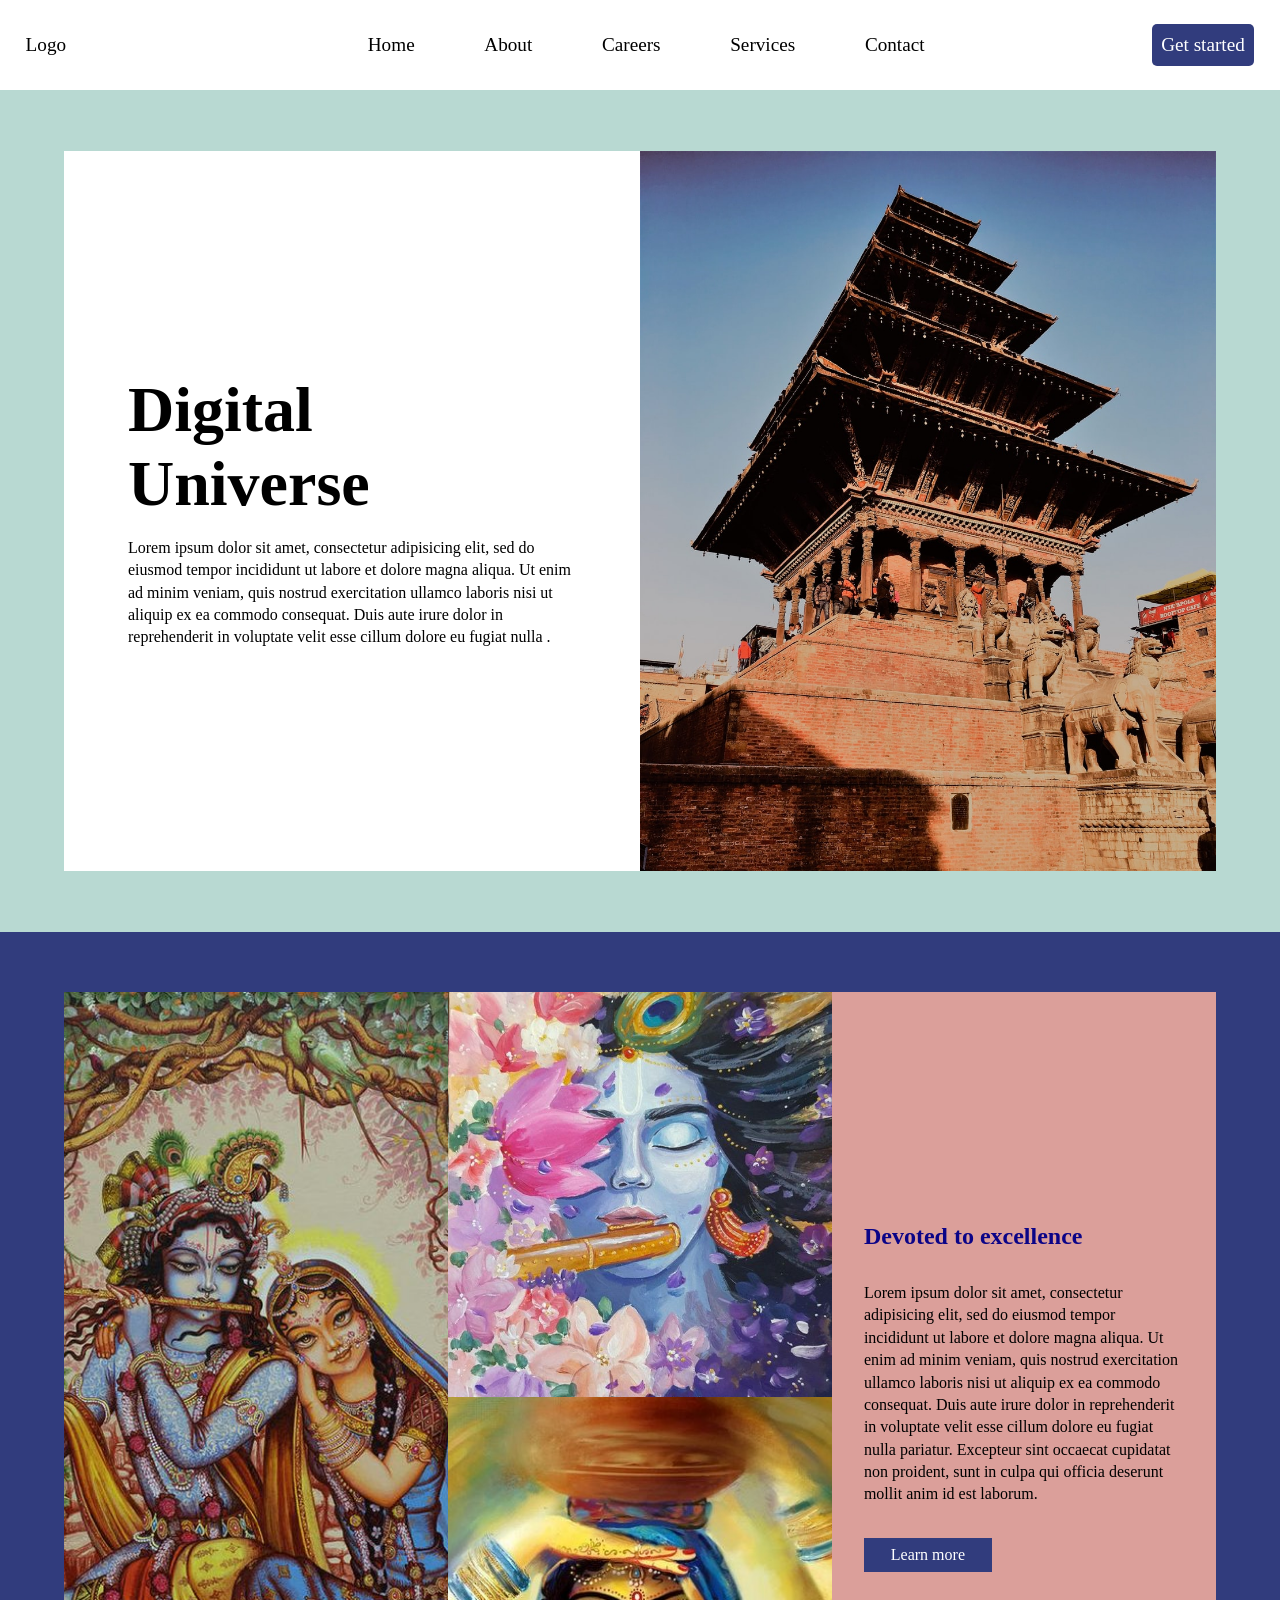
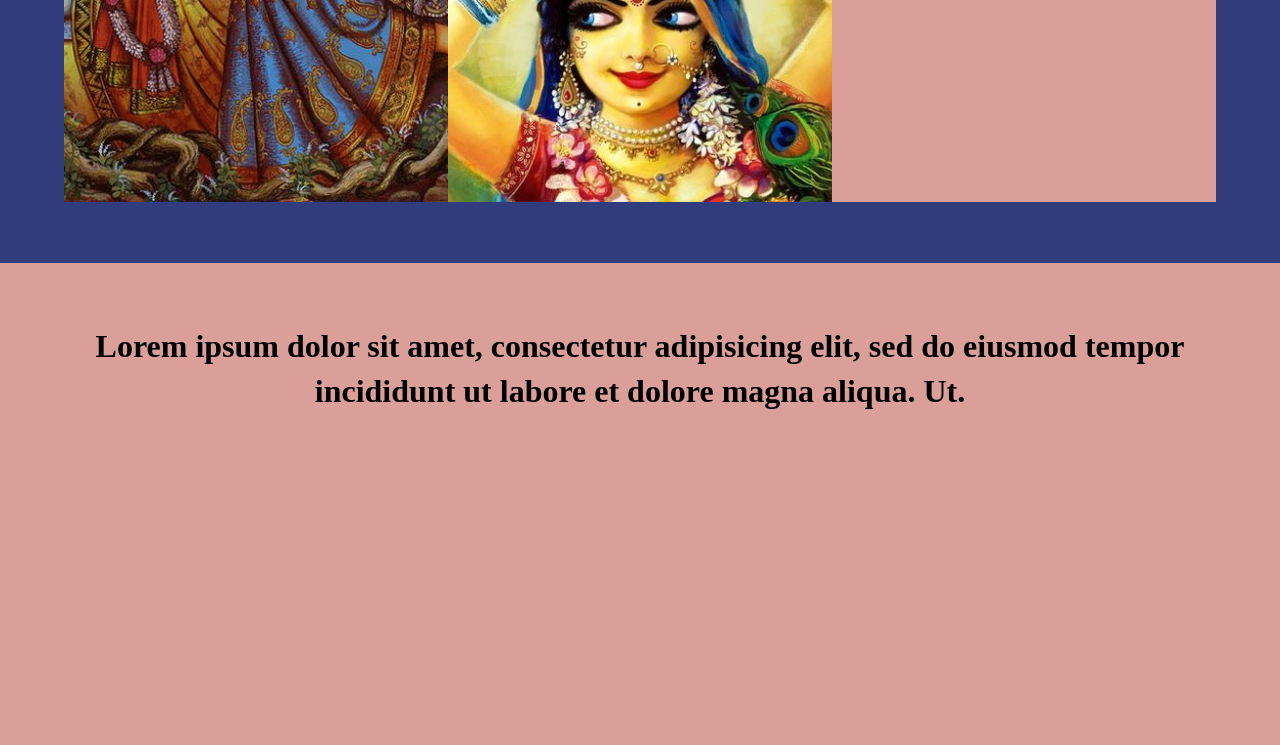
==== index.html @ 5104d586 "Rename flexbox-layout-3.html to index.html" ====
<!DOCTYPE html>
<html lang="en">
  <head>
    <meta name="viewport" content="width=device-width, initial-scale=1">
    <meta charset="utf-8">
    <meta name="author" content="shyamsundar">
    <title>Navigation using Flexbox</title>
    <link rel="stylesheet" href="css/flexbox-layout-3.css">
    <script src="js/flexbox-layout-3.js" defer></script>
  </head>

  <body>
    <div class="navbar-container flex">
      <div class="logo navbar-ends">
        Logo
      </div>

      <button class="mobile-nav-toggle" aria-expanded="false">
        <span class="sr-only">Menu</span>
      </button>

      <nav data-visible="false" class="primary-navbar flex">
        <ul class="primary-navigation flex">
          <li>Home</li>
          <li>About</li>
          <li>Careers</li>
          <li>Services</li>
          <li>Contact</li>
        </ul>

        <button class=" button">Get started</button>
      </nav>
    </div>

    <header class="page-padding">
      <div class="flex-container flex">
        <div class="content flex">
          <h1>Digital <br>Universe</h1>
          <p>Lorem ipsum dolor sit amet, consectetur adipisicing elit, sed do
            eiusmod tempor incididunt ut labore et dolore magna aliqua. Ut
            enim ad minim veniam, quis nostrud exercitation ullamco laboris
            nisi ut aliquip ex ea commodo consequat. Duis aute irure dolor in
            reprehenderit in voluptate velit esse cillum dolore eu fugiat
            nulla .</p>
        </div>

        <div class="content-img"></div>
      </div>
    </header>

    <section class="services page-margin flex">
      <div class="flex-item background-cover-center">
      </div>

      <div class="flex-item flex">
        <div class="flex-sub-item background-cover-center">
        </div>
        <div class="flex-sub-item background-cover-center">
        </div>
      </div>

      <div class="flex-item flex">
        <div class="content-services flex">
          <h2>Devoted to excellence</h2>
          <p>Lorem ipsum dolor sit amet, consectetur adipisicing
             elit, sed do eiusmod tempor incididunt ut labore et
             dolore magna aliqua. Ut enim ad minim veniam, quis
              nostrud exercitation ullamco laboris nisi ut aliquip
               ex ea commodo consequat. Duis aute irure dolor in
               reprehenderit in voluptate velit esse cillum dolore
                eu fugiat nulla pariatur. Excepteur sint occaecat
                 cupidatat non proident, sunt in culpa
             qui officia deserunt mollit anim id est laborum.</p>
          <button class="button learn-more-btn"><span class="capitalize">Learn more</span></button>
        </div>
      </div>
    </section>

    <section class="section-3 page-padding">
      <p class="flex">Lorem ipsum dolor sit amet, consectetur adipisicing elit, sed do
        eiusmod tempor incididunt ut labore et dolore magna aliqua. Ut.</p>
    </section>
  </body>
</html>
---- css/flexbox-layout-3.css ----
/* resetting all margins and paddings */
*{
  margin:0;
  padding: 0;
}

/*utility classes*/
.flex{
  display: flex;
}

.sr-only{
  position: absolute;
  left: -100vw;
}

.navbar-ends{
  flex-basis: 6em;
}

.page-padding,.page-margin{
  padding: 3.8em min(6vw,4em);
}

.background-cover-center{
  background-size: cover;
  background-position: center;
}

body{
  font-family:  Georgia, Times, "Times New Roman", serif;
  overflow-x: hidden;
}

/*styling navigation bar*/
.navbar-container{
  padding: 2vh 2vw;
  font-size: 1.2rem;
  align-items: center;
  height: 6vh;
}

.primary-navbar{
  flex:1;
  justify-content: space-between;
}

.primary-navigation{
  margin-left: auto;
  margin-right: auto;
  list-style: none;
  gap: 1rem;
  align-items: center;
  flex-basis: 50%;
  justify-content: space-between;
}

.mobile-nav-toggle{
  display: none;
}

.button{
  padding: .5em;
  font-family:  Georgia, Times, "Times New Roman", serif;
  font-size: 1em;
  background-color: rgb(49, 60, 125);
  border-radius: 5px;
  border: 0;
  color: white;
}

/*styling header section*/
header{
  background-color: rgb(184, 217, 210);
}

.flex-container{
  min-height: 80vh;
}

.flex-container>*{
  background-color: white;
  padding: 2vh min(6vw,4em);
  flex: 0 1 50%;
}

.content{
  flex-direction: column;
  justify-content: center;
  gap:1em;
}

.content h1{
  font-size:4em;
}

p{
  line-height: 1.4;
}

.content-img{
  background-image: url(../img/bhaktapur-durbar-square.jpg);
  background-position: top;
  background-size: cover;
}

@media (max-width:52em) {
  .primary-navbar{
    position: fixed;
    inset: 0 0 0 30%;
    background-color: rgba(5, 5, 5, 0.9);
    flex-direction: column;
    color: white;
    padding: min(30vh,10rem) 2em 0;
    justify-content: flex-start;
    align-items: flex-start;
    flex-wrap: wrap;
    gap: min(6vh,4rem);
    z-index:1000;
    transform: translateX(100%);
    transition: transform 350ms ease-out;
  }

  .primary-navbar[data-visible="true"]{
    transform: translateX(0%);
  }

  @supports (backdrop-filter: blur(1rem)) {
    .primary-navbar{
      background-color: rgba(5, 5, 5, 0.1);
      backdrop-filter: blur(1rem);
    }
  }

  .primary-navigation{
    flex-direction: column;
    align-items: flex-start;
    gap: min(6vh,2rem);
    margin-left: 0;
    margin-right: 0;
    justify-content: flex-start;
    align-items: flex-start;
    flex-basis: min-content;
  }

  .mobile-nav-toggle{
    display: block;
    position: absolute;
    top:3vh;
    right: 2rem;
    width: 2rem;
    aspect-ratio: 1;
    color: transparent;
    background-image: url(../img/burger-icon.png);
    background-size: cover;
    background-color: transparent;
    border:none;
    z-index: 9999;
  }

  nav{
    flex: 0 1 0;
  }

  .flex-container{
    flex-direction: column;
    flex-wrap: wrap;
  }

  .content-img{
    min-height: 36em;
  }
}

@media (max-width:25em) {
  .content h1{
    font-size: 3em;
  }
}


/*Styling services section of the webpage*/
.services{
  min-height: 90vh;
  background-color: rgb(49, 60, 125);
}

.flex-item{
  background-color: rgb(219, 159, 154);
  flex: 0 1 33.33%;
}

.flex-sub-item{
  flex: 0 1 50%;
}

.flex-item:nth-child(1){
  background-image: url(../img/radhe-shyam-2.jpg);
}

.flex-item:nth-child(2){
  flex-direction: column;
}

.flex-sub-item:nth-child(1){
  background-image: url(../img/krishna.jpg);
}

.flex-sub-item:nth-child(2){
  background-image: url(../img/radharani.jpg);
  background-size: cover;
}

.content-services{
  padding: 8vh min(6vw,2em);
  flex-direction: column;
  gap: 2em;
  justify-content: center;
}

h2{
  color: rgb(11, 4, 135);
}

.learn-more-btn{
  width: 8em;
  border-radius: 0;
}

@media(max-width: 60em){
  .services{
    flex-direction: column;
  }
}

/*styling section 3*/
.section-3{
  min-height: 40vh;
  background-color: rgb(219, 159, 154);
  justify-content: center;
  text-align: center;
}

.section-3 p{
  font-weight: bold;
  font-size: 2em;
  align-items: center;
  justify-content: center;
  flex-basis: 75%;
}

/**/
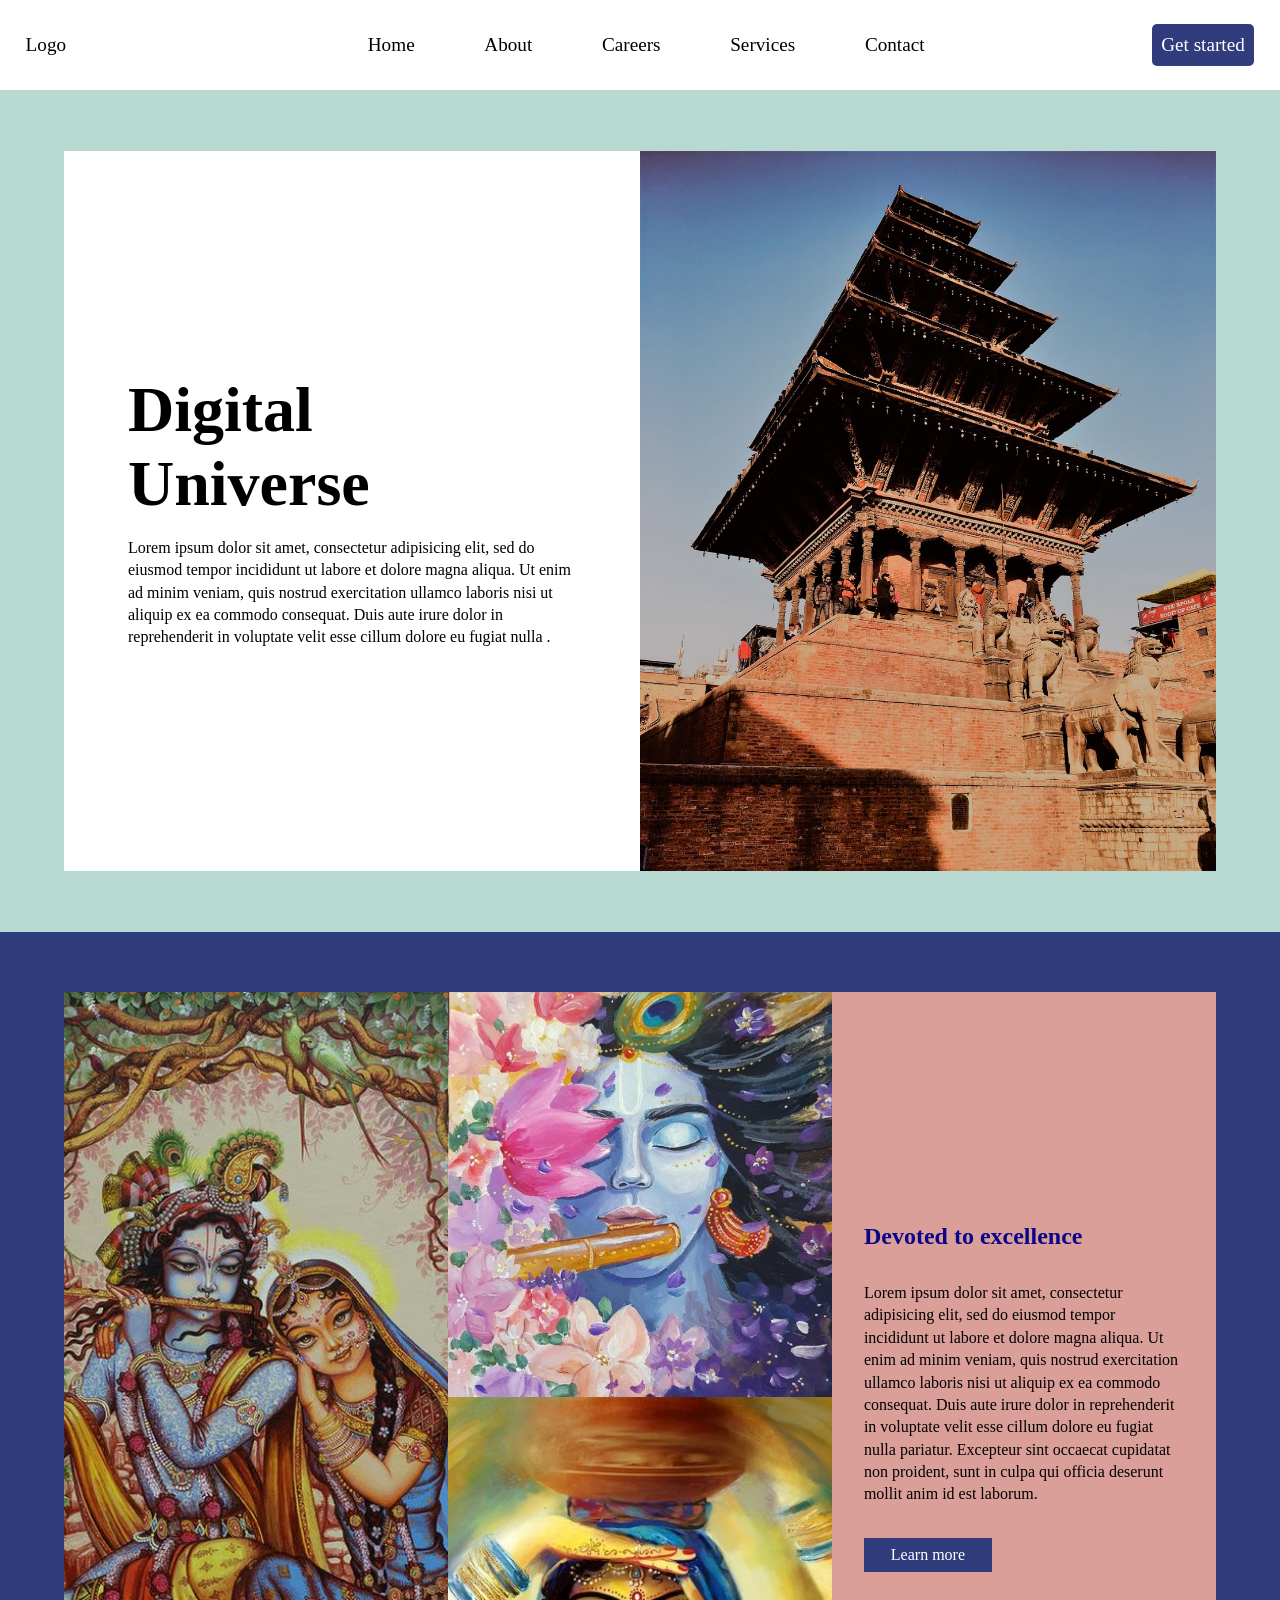
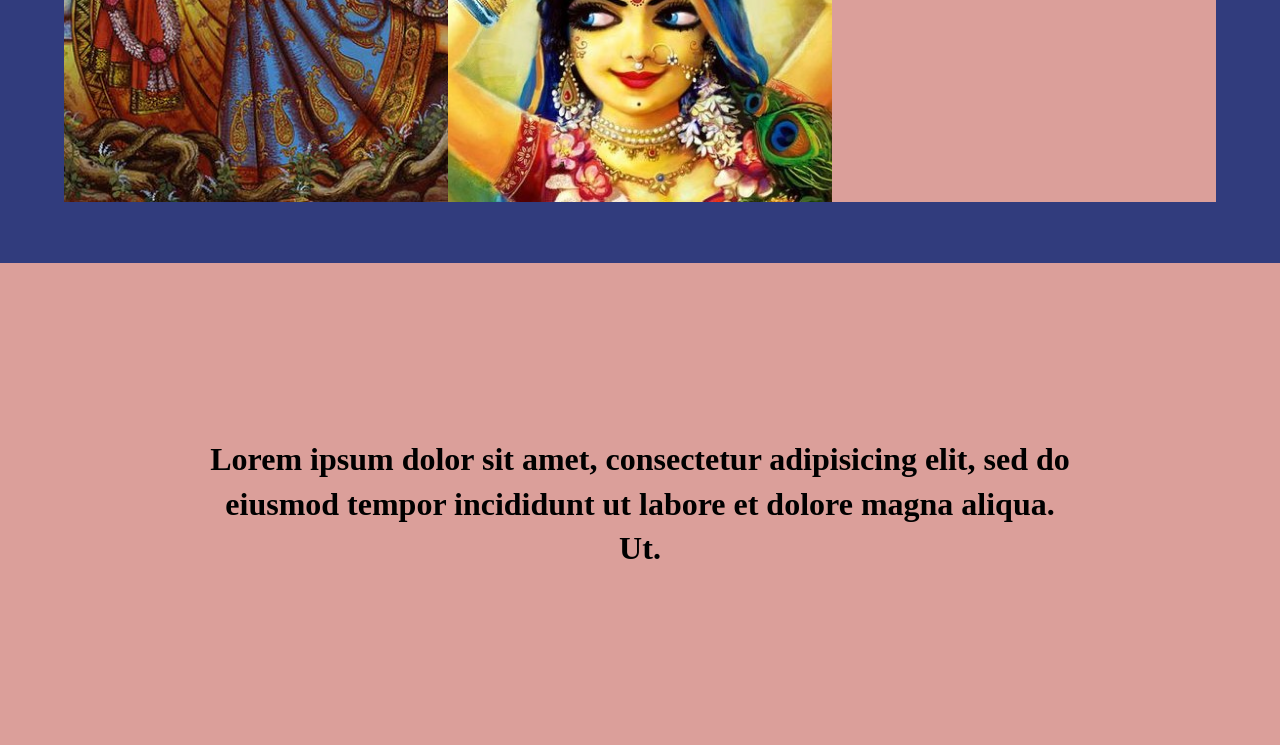
==== commit 83e615c3: "Edited layout Used media queries and flex properties for changing layout for different screen sizes." ====
--- a/index.html
+++ b/index.html
@@ -49,13 +49,15 @@
     </header>
 
     <section class="services page-margin flex">
-      <div class="flex-item background-cover-center">
-      </div>
-
-      <div class="flex-item flex">
+      <div class=" flex-item flex">
         <div class="flex-sub-item background-cover-center">
         </div>
-        <div class="flex-sub-item background-cover-center">
+
+        <div class="flex-sub-item flex">
+          <div class="flex-mini-item background-cover-center">
+          </div>
+          <div class="flex-mini-item background-cover-center">
+          </div>
         </div>
       </div>
 
@@ -76,8 +78,8 @@
       </div>
     </section>
 
-    <section class="section-3 page-padding">
-      <p class="flex">Lorem ipsum dolor sit amet, consectetur adipisicing elit, sed do
+    <section class="section-3 page-padding flex">
+      <p>Lorem ipsum dolor sit amet, consectetur adipisicing elit, sed do
         eiusmod tempor incididunt ut labore et dolore magna aliqua. Ut.</p>
     </section>
   </body>
--- a/css/flexbox-layout-3.css
+++ b/css/flexbox-layout-3.css
@@ -172,7 +172,7 @@
   }
 }
 
-@media (max-width:25em) {
+@media (max-width:26em) {
   .content h1{
     font-size: 3em;
   }
@@ -187,26 +187,33 @@
 
 .flex-item{
   background-color: rgb(219, 159, 154);
+}
+
+.flex-item:nth-child(1){
+  flex: 0 1 66.66%;
+}
+
+.flex-item:nth-child(2){
   flex: 0 1 33.33%;
 }
 
-.flex-sub-item{
+.flex-item>*, .flex-mini-item{
   flex: 0 1 50%;
 }
 
-.flex-item:nth-child(1){
+.flex-sub-item:nth-child(1){
   background-image: url(../img/radhe-shyam-2.jpg);
 }
 
-.flex-item:nth-child(2){
+.flex-sub-item:nth-child(2){
   flex-direction: column;
 }
 
-.flex-sub-item:nth-child(1){
+.flex-mini-item:nth-child(1){
   background-image: url(../img/krishna.jpg);
 }
 
-.flex-sub-item:nth-child(2){
+.flex-mini-item:nth-child(2){
   background-image: url(../img/radharani.jpg);
   background-size: cover;
 }
@@ -216,6 +223,7 @@
   flex-direction: column;
   gap: 2em;
   justify-content: center;
+  flex-grow:1;
 }
 
 h2{
@@ -230,6 +238,20 @@
 @media(max-width: 60em){
   .services{
     flex-direction: column;
+  }
+
+  .flex-item:nth-child(1){
+    min-height: 36em;
+  }
+}
+
+@media (max-width: 40em) {
+  .flex-item:nth-child(1){
+    flex-direction: column;
+  }
+
+  .flex-sub-item, .flex-mini-item{
+    min-height: 26em;
   }
 }
 
@@ -238,15 +260,19 @@
   min-height: 40vh;
   background-color: rgb(219, 159, 154);
   justify-content: center;
+  align-items:center;
   text-align: center;
 }
 
 .section-3 p{
   font-weight: bold;
   font-size: 2em;
-  align-items: center;
-  justify-content: center;
-  flex-basis: 75%;
-}
-
+  flex: 0 1 75%;
+}
+
+@media (max-width:40em) {
+  .section-3 p{
+    font-size: 1.5em;
+  }
+}
 /**/
